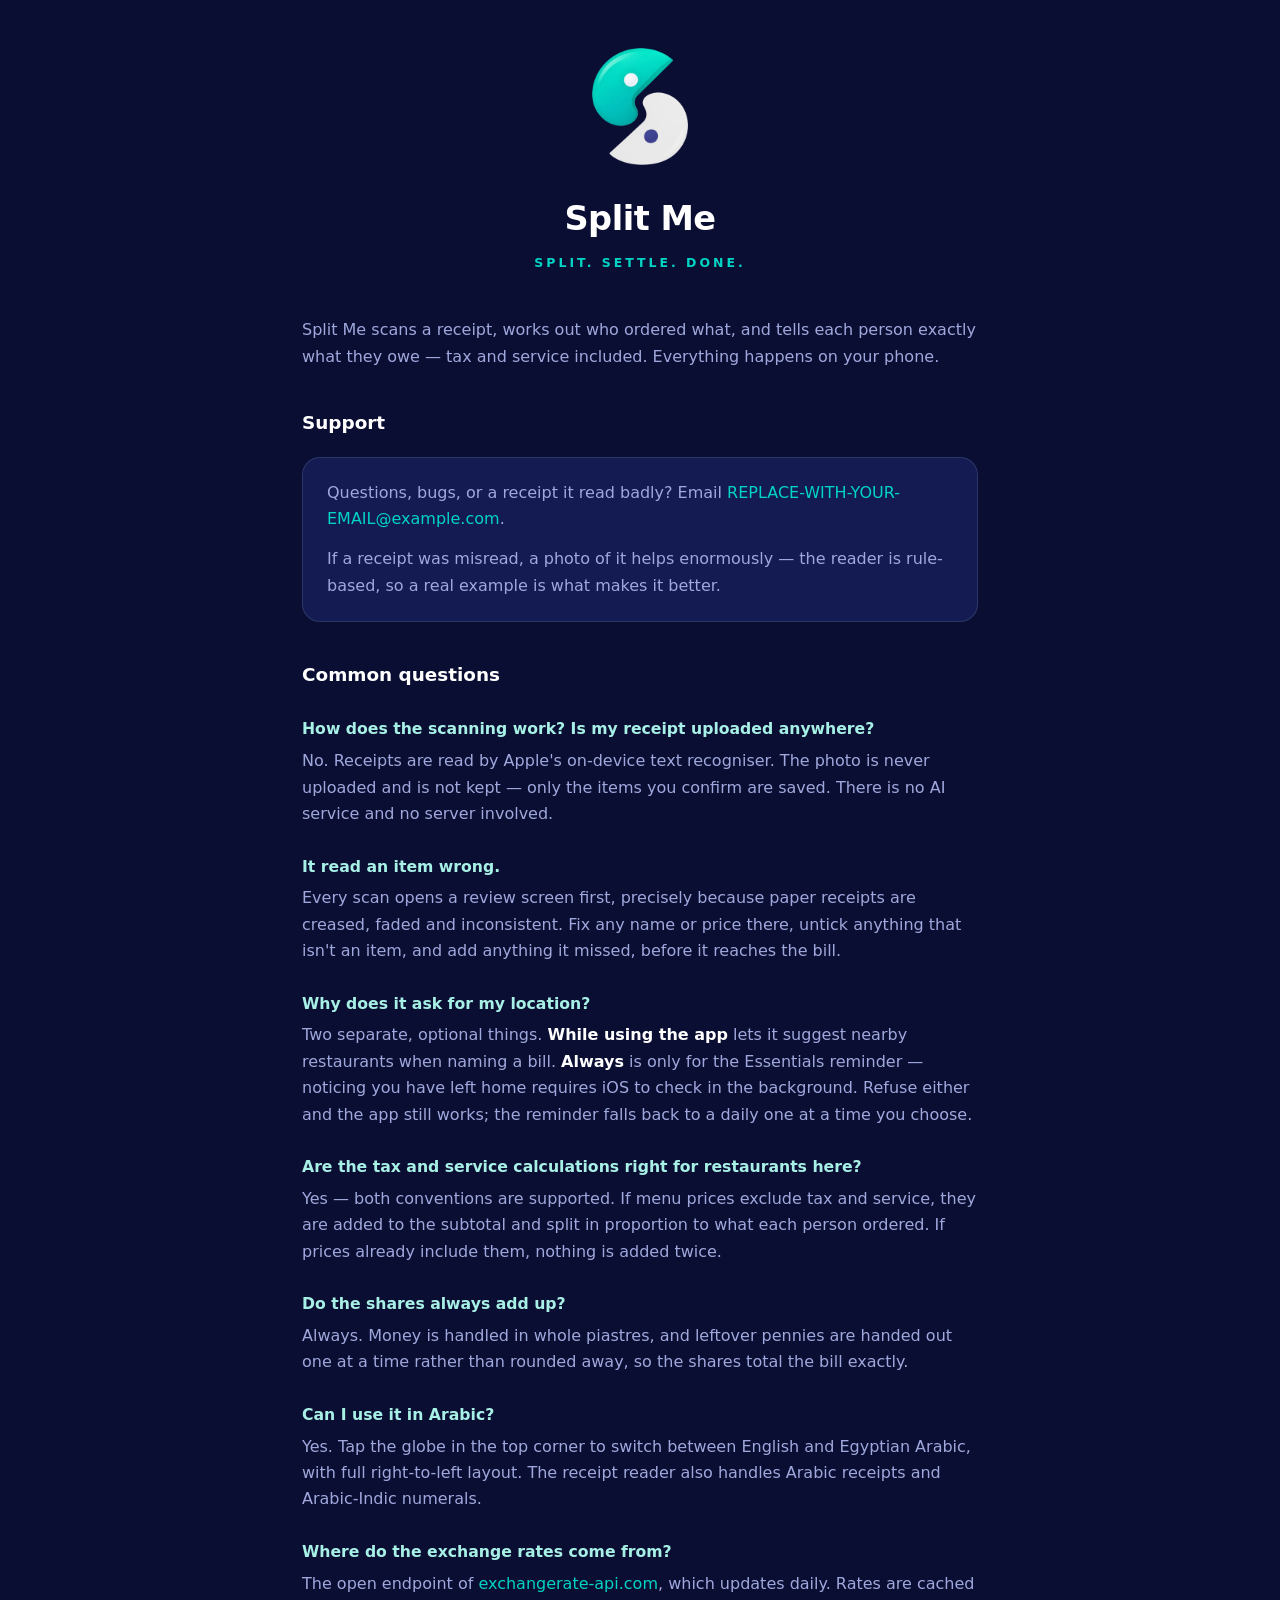
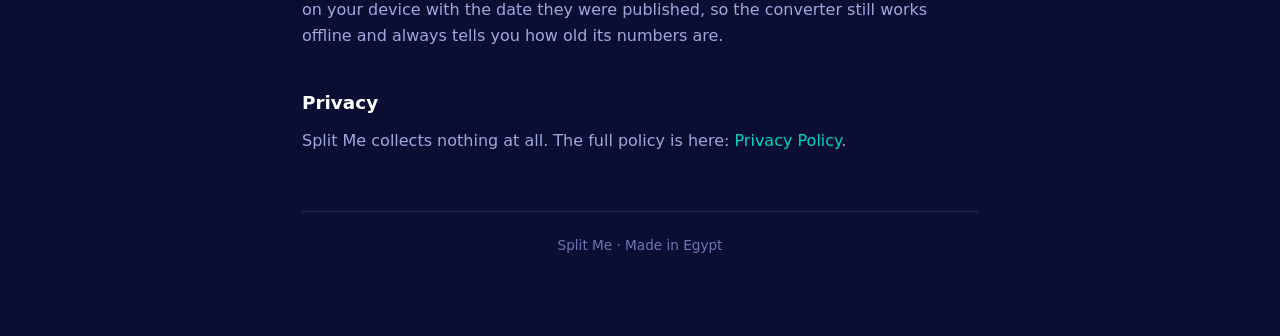
==== docs/index.html @ fce17b37 "Initial Commit" ====
<!doctype html>
<html lang="en">
<head>
<meta charset="utf-8">
<meta name="viewport" content="width=device-width, initial-scale=1">
<title>Split Me — Support</title>
<meta name="description" content="Support and help for Split Me, the receipt-scanning bill splitter.">
<link rel="icon" href="icon.png">
<link rel="stylesheet" href="style.css">
</head>
<body>
<div class="wrap">

  <header>
    <img src="logo.png" alt="Split Me">
    <h1>Split Me</h1>
    <p class="tagline">Split. Settle. Done.</p>
  </header>

  <p>Split Me scans a receipt, works out who ordered what, and tells each person
  exactly what they owe — tax and service included. Everything happens on your
  phone.</p>

  <h2>Support</h2>
  <div class="card">
    <p>Questions, bugs, or a receipt it read badly? Email
    <a href="mailto:REPLACE-WITH-YOUR-EMAIL@example.com">REPLACE-WITH-YOUR-EMAIL@example.com</a>.</p>
    <p>If a receipt was misread, a photo of it helps enormously — the reader is
    rule-based, so a real example is what makes it better.</p>
  </div>

  <h2>Common questions</h2>

  <h3>How does the scanning work? Is my receipt uploaded anywhere?</h3>
  <p>No. Receipts are read by Apple's on-device text recogniser. The photo is
  never uploaded and is not kept — only the items you confirm are saved. There is
  no AI service and no server involved.</p>

  <h3>It read an item wrong.</h3>
  <p>Every scan opens a review screen first, precisely because paper receipts are
  creased, faded and inconsistent. Fix any name or price there, untick anything
  that isn't an item, and add anything it missed, before it reaches the bill.</p>

  <h3>Why does it ask for my location?</h3>
  <p>Two separate, optional things. <strong>While using the app</strong> lets it
  suggest nearby restaurants when naming a bill. <strong>Always</strong> is only
  for the Essentials reminder — noticing you have left home requires iOS to check
  in the background. Refuse either and the app still works; the reminder falls
  back to a daily one at a time you choose.</p>

  <h3>Are the tax and service calculations right for restaurants here?</h3>
  <p>Yes — both conventions are supported. If menu prices exclude tax and
  service, they are added to the subtotal and split in proportion to what each
  person ordered. If prices already include them, nothing is added twice.</p>

  <h3>Do the shares always add up?</h3>
  <p>Always. Money is handled in whole piastres, and leftover pennies are handed
  out one at a time rather than rounded away, so the shares total the bill
  exactly.</p>

  <h3>Can I use it in Arabic?</h3>
  <p>Yes. Tap the globe in the top corner to switch between English and Egyptian
  Arabic, with full right-to-left layout. The receipt reader also handles Arabic
  receipts and Arabic-Indic numerals.</p>

  <h3>Where do the exchange rates come from?</h3>
  <p>The open endpoint of <a href="https://www.exchangerate-api.com">exchangerate-api.com</a>,
  which updates daily. Rates are cached on your device with the date they were
  published, so the converter still works offline and always tells you how old
  its numbers are.</p>

  <h2>Privacy</h2>
  <p>Split Me collects nothing at all. The full policy is here:
  <a href="privacy.html">Privacy Policy</a>.</p>

  <footer>
    Split Me · Made in Egypt
  </footer>

</div>
</body>
</html>
---- docs/style.css ----
/* Split Me brand: navy ground, teal accent, mint highlights, coral for alerts. */
:root {
  --navy: #1a1f6b;
  --canvas: #0b0e33;
  --surface: #141a52;
  --teal: #00d4c4;
  --mint: #a7f0e6;
  --coral: #ff6b6b;
  --text: #ffffff;
  --muted: #9fa8dc;
  --faint: #6c77b5;
  --hairline: rgba(167, 240, 230, 0.14);
}
* { box-sizing: border-box; }
body {
  margin: 0;
  background: var(--canvas);
  color: var(--text);
  font: 16px/1.65 -apple-system, BlinkMacSystemFont, "Segoe UI", Inter, system-ui, sans-serif;
  -webkit-font-smoothing: antialiased;
}
.wrap { max-width: 720px; margin: 0 auto; padding: 48px 22px 80px; }
header { text-align: center; margin-bottom: 44px; }
header img { width: 96px; height: auto; }
h1 { font-size: 2.1rem; margin: 18px 0 6px; letter-spacing: -0.5px; }
.tagline {
  color: var(--teal); font-size: 0.78rem; font-weight: 600;
  letter-spacing: 3px; text-transform: uppercase; margin: 0;
}
h2 { font-size: 1.15rem; margin: 38px 0 10px; }
h3 { font-size: 0.98rem; margin: 26px 0 6px; color: var(--mint); }
p, li { color: var(--muted); }
p { margin: 0 0 14px; }
ul { padding-left: 20px; margin: 0 0 16px; }
li { margin-bottom: 7px; }
strong { color: var(--text); font-weight: 600; }
a { color: var(--teal); text-decoration: none; }
a:hover { text-decoration: underline; }
.card {
  background: var(--surface); border: 1px solid var(--hairline);
  border-radius: 18px; padding: 22px 24px; margin: 18px 0;
}
.card p:last-child, .card ul:last-child { margin-bottom: 0; }
.pill {
  display: inline-block; background: rgba(0, 212, 196, 0.16); color: var(--teal);
  border-radius: 999px; padding: 5px 13px; font-size: 0.78rem; font-weight: 600;
}
.notice {
  background: rgba(255, 107, 107, 0.12); border: 1px solid rgba(255, 107, 107, 0.35);
  border-radius: 14px; padding: 14px 18px; color: var(--text);
}
.notice p { color: var(--text); }
footer {
  margin-top: 56px; padding-top: 22px; border-top: 1px solid var(--hairline);
  color: var(--faint); font-size: 0.85rem; text-align: center;
}
.date { color: var(--faint); font-size: 0.85rem; }
@media (prefers-color-scheme: light) {
  /* The brand is dark-first; keep it dark rather than inventing a light theme. */
}
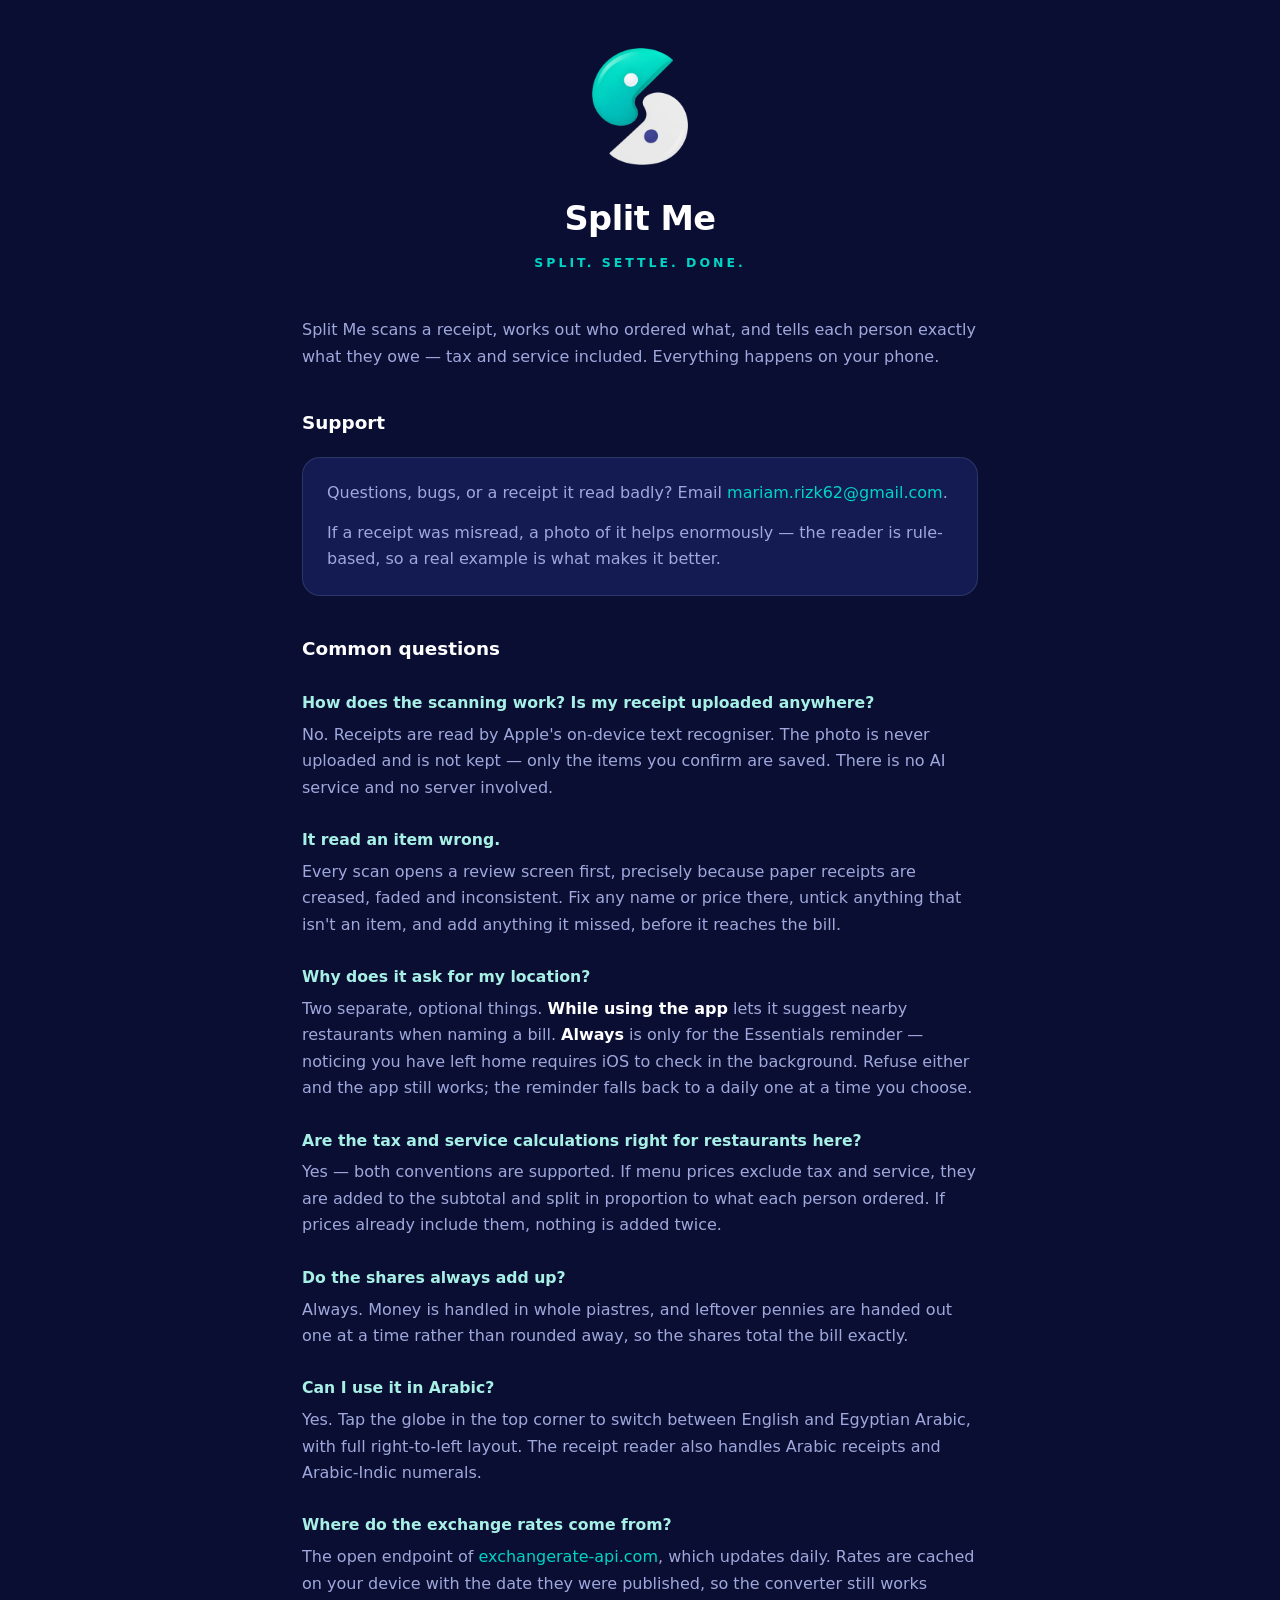
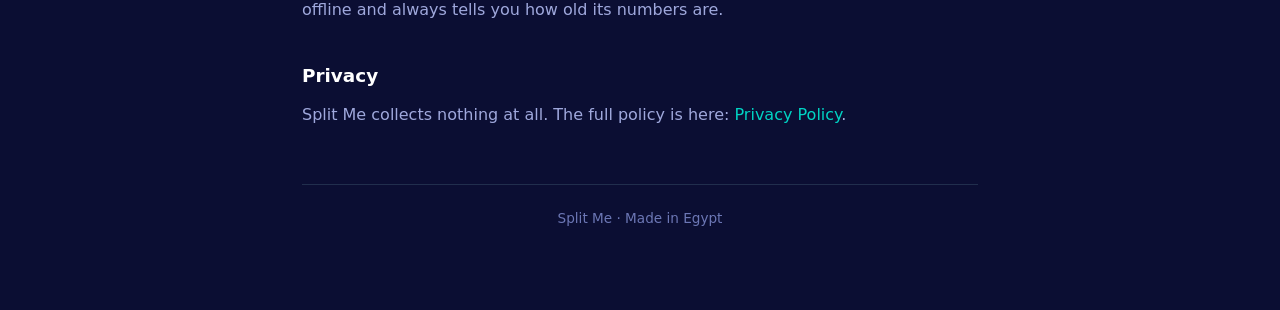
==== commit 596e3308: "Add Split Me support and privacy pages for GitHub Pages The App Store requires a reachable support U" ====
--- a/docs/index.html
+++ b/docs/index.html
@@ -24,7 +24,7 @@
   <h2>Support</h2>
   <div class="card">
     <p>Questions, bugs, or a receipt it read badly? Email
-    <a href="mailto:REPLACE-WITH-YOUR-EMAIL@example.com">REPLACE-WITH-YOUR-EMAIL@example.com</a>.</p>
+    <a href="mailto:mariam.rizk62@gmail.com">mariam.rizk62@gmail.com</a>.</p>
     <p>If a receipt was misread, a photo of it helps enormously — the reader is
     rule-based, so a real example is what makes it better.</p>
   </div>
